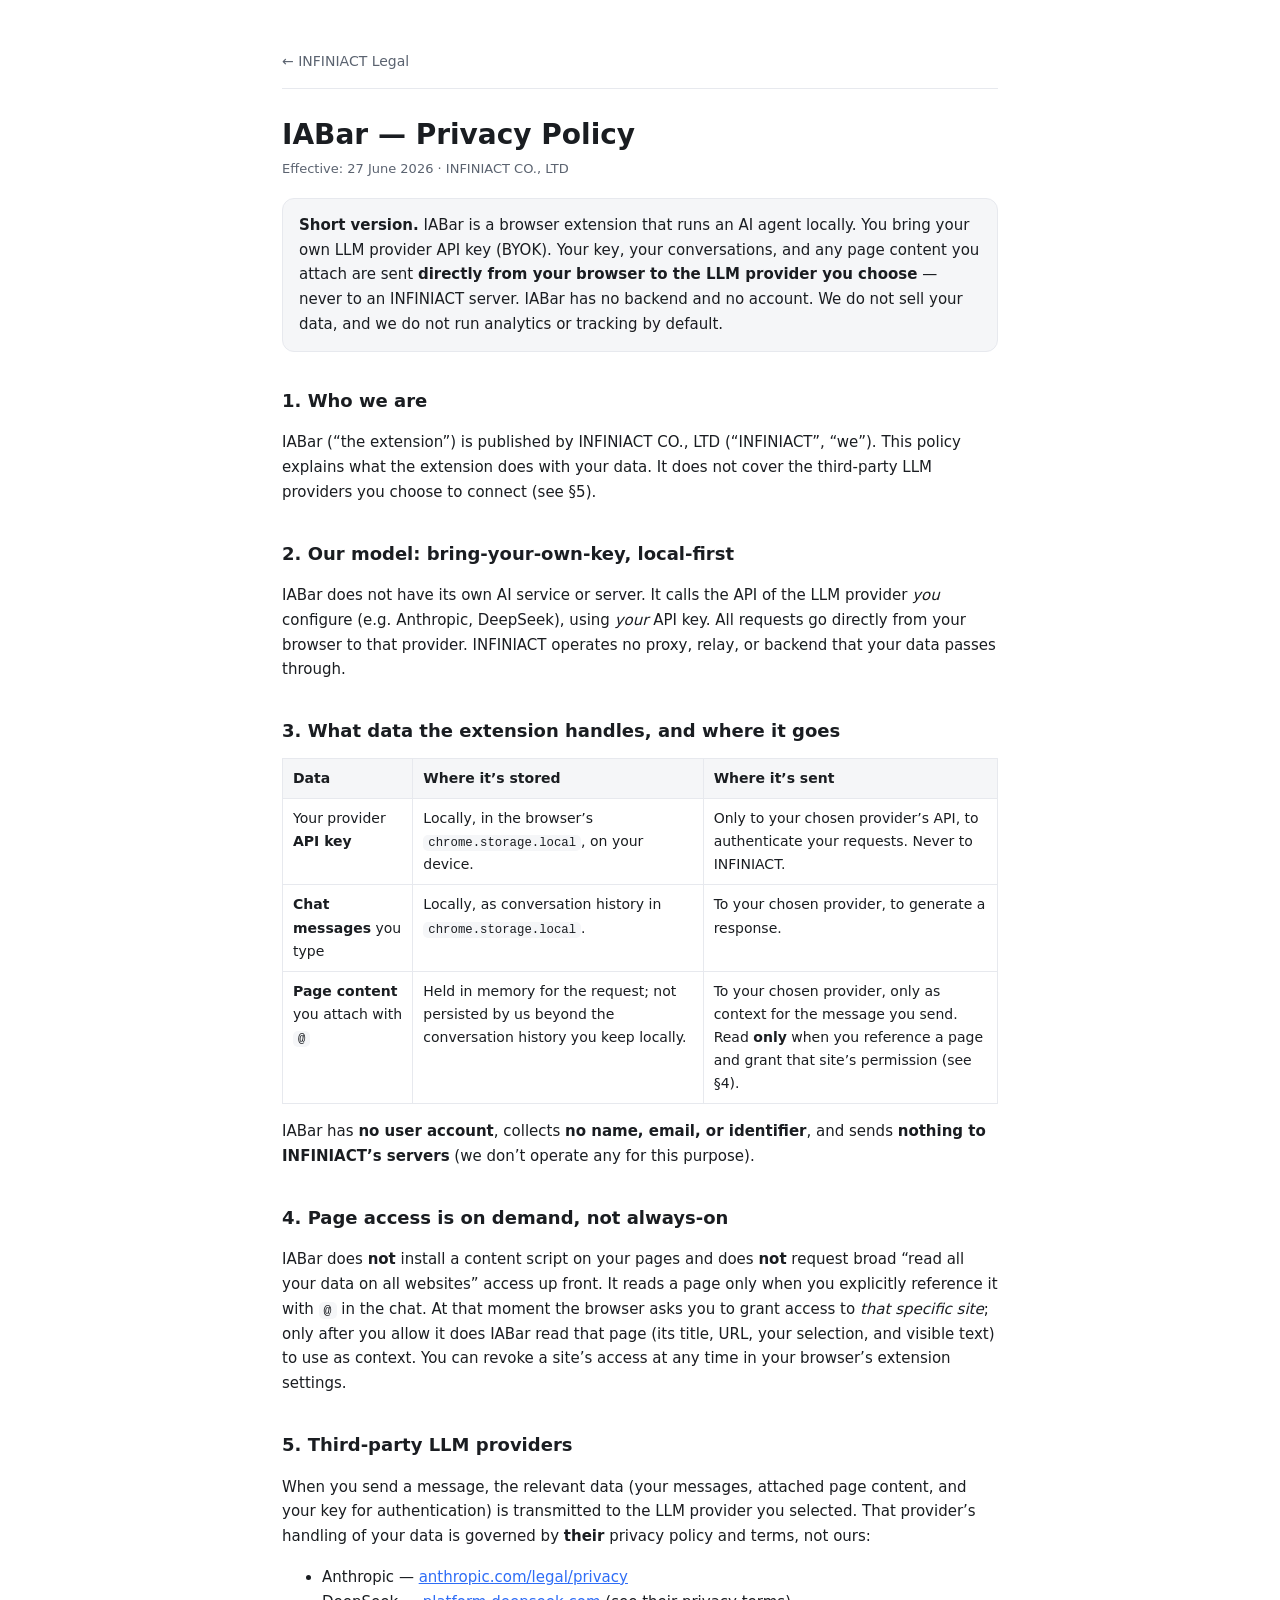
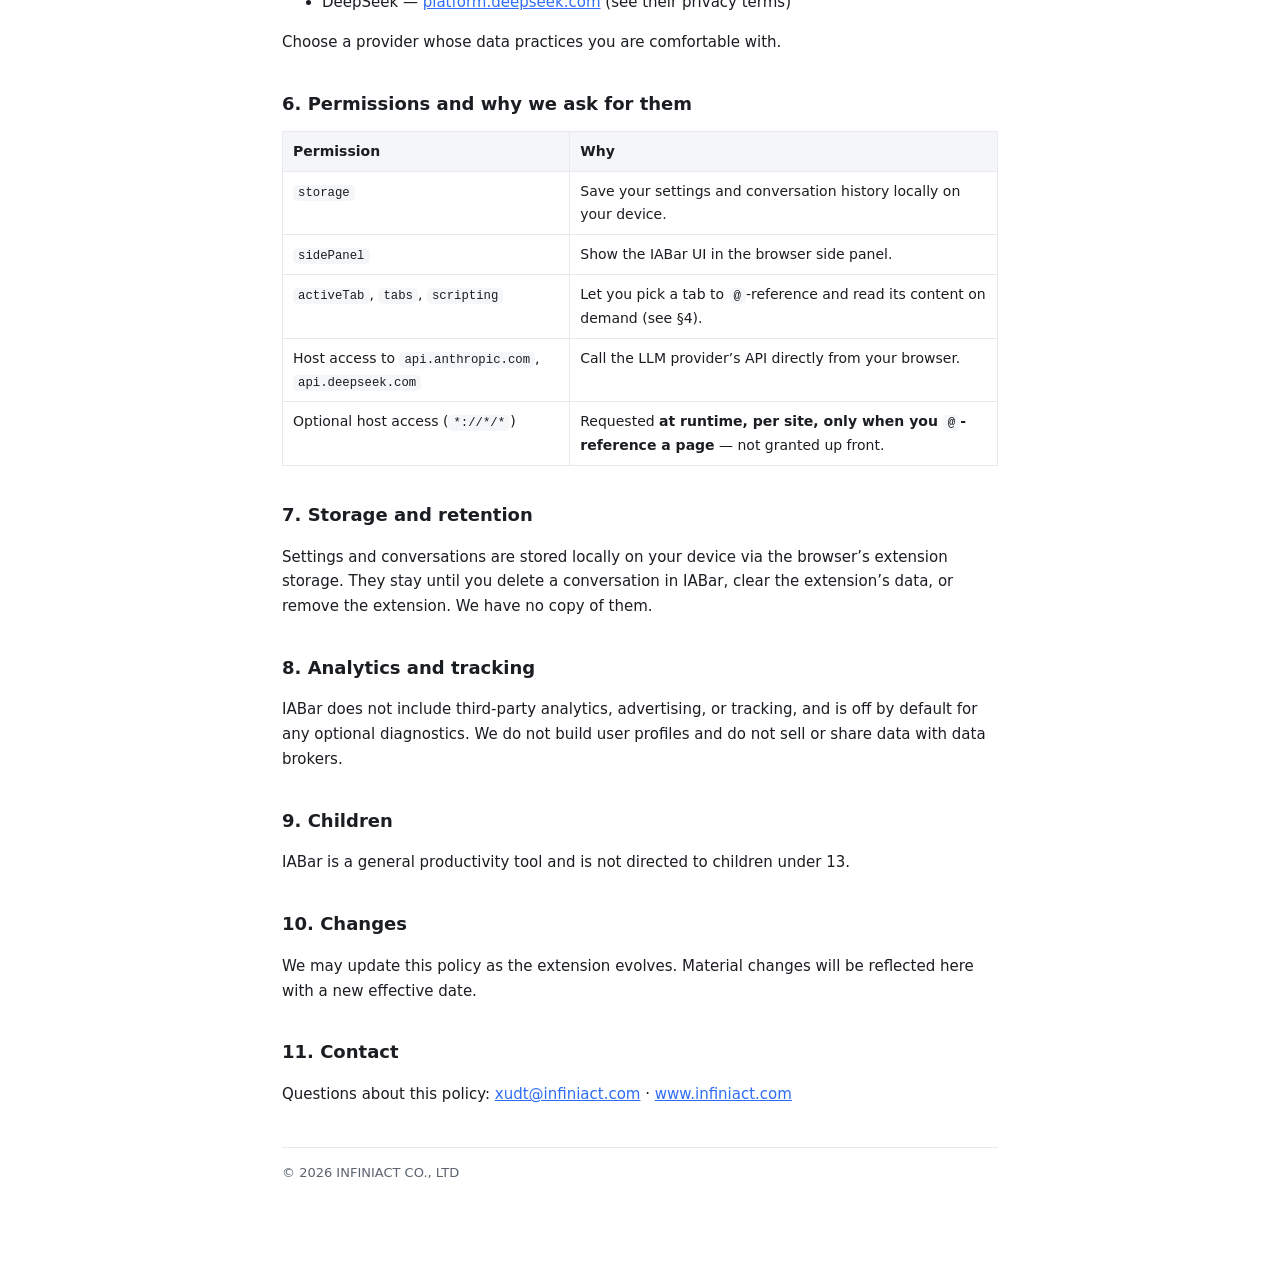
==== iabar/privacy/index.html @ 88ed00b0 "Add INFINIACT legal pages for IABar and iaterm Privacy policies and terms of service served via GitH" ====
<!doctype html>
<html lang="en">
  <head>
    <meta charset="utf-8" />
    <meta name="viewport" content="width=device-width, initial-scale=1" />
    <title>IABar — Privacy Policy</title>
    <link rel="stylesheet" href="../../assets/style.css" />
  </head>
  <body>
    <div class="wrap">
      <header class="site"><a href="../../">← INFINIACT Legal</a></header>

      <h1>IABar — Privacy Policy</h1>
      <p class="meta">Effective: 27 June 2026 · INFINIACT CO., LTD</p>

      <p class="lead">
        <b>Short version.</b> IABar is a browser extension that runs an AI agent locally. You bring
        your own LLM provider API key (BYOK). Your key, your conversations, and any page content you
        attach are sent <b>directly from your browser to the LLM provider you choose</b> — never to
        an INFINIACT server. IABar has no backend and no account. We do not sell your data, and we do
        not run analytics or tracking by default.
      </p>

      <h2>1. Who we are</h2>
      <p>
        IABar (“the extension”) is published by INFINIACT CO., LTD (“INFINIACT”, “we”). This policy
        explains what the extension does with your data. It does not cover the third-party LLM
        providers you choose to connect (see §5).
      </p>

      <h2>2. Our model: bring-your-own-key, local-first</h2>
      <p>
        IABar does not have its own AI service or server. It calls the API of the LLM provider
        <em>you</em> configure (e.g. Anthropic, DeepSeek), using <em>your</em> API key. All requests
        go directly from your browser to that provider. INFINIACT operates no proxy, relay, or
        backend that your data passes through.
      </p>

      <h2>3. What data the extension handles, and where it goes</h2>
      <table>
        <tr><th>Data</th><th>Where it’s stored</th><th>Where it’s sent</th></tr>
        <tr>
          <td>Your provider <b>API key</b></td>
          <td>Locally, in the browser’s <code>chrome.storage.local</code>, on your device.</td>
          <td>Only to your chosen provider’s API, to authenticate your requests. Never to INFINIACT.</td>
        </tr>
        <tr>
          <td><b>Chat messages</b> you type</td>
          <td>Locally, as conversation history in <code>chrome.storage.local</code>.</td>
          <td>To your chosen provider, to generate a response.</td>
        </tr>
        <tr>
          <td><b>Page content</b> you attach with <code>@</code></td>
          <td>Held in memory for the request; not persisted by us beyond the conversation history you keep locally.</td>
          <td>To your chosen provider, only as context for the message you send. Read <b>only</b> when you reference a page and grant that site’s permission (see §4).</td>
        </tr>
      </table>
      <p>
        IABar has <b>no user account</b>, collects <b>no name, email, or identifier</b>, and sends
        <b>nothing to INFINIACT’s servers</b> (we don’t operate any for this purpose).
      </p>

      <h2>4. Page access is on demand, not always-on</h2>
      <p>
        IABar does <b>not</b> install a content script on your pages and does <b>not</b> request
        broad “read all your data on all websites” access up front. It reads a page only when you
        explicitly reference it with <code>@</code> in the chat. At that moment the browser asks you
        to grant access to <em>that specific site</em>; only after you allow it does IABar read that
        page (its title, URL, your selection, and visible text) to use as context. You can revoke a
        site’s access at any time in your browser’s extension settings.
      </p>

      <h2>5. Third-party LLM providers</h2>
      <p>
        When you send a message, the relevant data (your messages, attached page content, and your
        key for authentication) is transmitted to the LLM provider you selected. That provider’s
        handling of your data is governed by <b>their</b> privacy policy and terms, not ours:
      </p>
      <ul>
        <li>Anthropic — <a href="https://www.anthropic.com/legal/privacy" target="_blank" rel="noreferrer">anthropic.com/legal/privacy</a></li>
        <li>DeepSeek — <a href="https://platform.deepseek.com/" target="_blank" rel="noreferrer">platform.deepseek.com</a> (see their privacy terms)</li>
      </ul>
      <p>Choose a provider whose data practices you are comfortable with.</p>

      <h2>6. Permissions and why we ask for them</h2>
      <table>
        <tr><th>Permission</th><th>Why</th></tr>
        <tr><td><code>storage</code></td><td>Save your settings and conversation history locally on your device.</td></tr>
        <tr><td><code>sidePanel</code></td><td>Show the IABar UI in the browser side panel.</td></tr>
        <tr><td><code>activeTab</code>, <code>tabs</code>, <code>scripting</code></td><td>Let you pick a tab to <code>@</code>-reference and read its content on demand (see §4).</td></tr>
        <tr><td>Host access to <code>api.anthropic.com</code>, <code>api.deepseek.com</code></td><td>Call the LLM provider’s API directly from your browser.</td></tr>
        <tr><td>Optional host access (<code>*://*/*</code>)</td><td>Requested <b>at runtime, per site, only when you <code>@</code>-reference a page</b> — not granted up front.</td></tr>
      </table>

      <h2>7. Storage and retention</h2>
      <p>
        Settings and conversations are stored locally on your device via the browser’s extension
        storage. They stay until you delete a conversation in IABar, clear the extension’s data, or
        remove the extension. We have no copy of them.
      </p>

      <h2>8. Analytics and tracking</h2>
      <p>
        IABar does not include third-party analytics, advertising, or tracking, and is off by default
        for any optional diagnostics. We do not build user profiles and do not sell or share data
        with data brokers.
      </p>

      <h2>9. Children</h2>
      <p>IABar is a general productivity tool and is not directed to children under 13.</p>

      <h2>10. Changes</h2>
      <p>
        We may update this policy as the extension evolves. Material changes will be reflected here
        with a new effective date.
      </p>

      <h2>11. Contact</h2>
      <p>
        Questions about this policy: <a href="mailto:xudt@infiniact.com">xudt@infiniact.com</a> ·
        <a href="https://www.infiniact.com">www.infiniact.com</a>
      </p>

      <footer class="site">© 2026 INFINIACT CO., LTD</footer>
    </div>
  </body>
</html>
---- assets/style.css ----
:root {
  --bg: #ffffff;
  --fg: #1a1d21;
  --dim: #5b6370;
  --accent: #2f6df6;
  --border: #e7e9ee;
  --code-bg: #f5f6f8;
  color-scheme: light dark;
}
@media (prefers-color-scheme: dark) {
  :root {
    --bg: #0f1115;
    --fg: #e6e8ec;
    --dim: #9aa3b2;
    --accent: #6ea8fe;
    --border: #272c37;
    --code-bg: #171a21;
  }
}
* { box-sizing: border-box; }
body {
  margin: 0;
  background: var(--bg);
  color: var(--fg);
  font-family: ui-sans-serif, system-ui, -apple-system, 'Segoe UI', Roboto, sans-serif;
  line-height: 1.65;
  -webkit-font-smoothing: antialiased;
}
.wrap {
  max-width: 760px;
  margin: 0 auto;
  padding: 48px 22px 96px;
}
header.site {
  border-bottom: 1px solid var(--border);
  margin-bottom: 28px;
  padding-bottom: 14px;
}
header.site a { color: var(--dim); text-decoration: none; font-size: 14px; }
header.site a:hover { color: var(--accent); }
h1 { font-size: 28px; line-height: 1.25; margin: 0 0 6px; }
h2 { font-size: 18px; margin: 34px 0 10px; }
h3 { font-size: 15px; margin: 22px 0 6px; }
.meta { color: var(--dim); font-size: 13px; margin: 0 0 8px; }
.lead {
  font-size: 15px;
  color: var(--fg);
  background: var(--code-bg);
  border: 1px solid var(--border);
  border-radius: 12px;
  padding: 14px 16px;
  margin: 18px 0 8px;
}
p, li { font-size: 15px; }
a { color: var(--accent); }
code {
  background: var(--code-bg);
  border-radius: 5px;
  padding: 1px 5px;
  font-family: ui-monospace, 'SF Mono', Menlo, monospace;
  font-size: 0.88em;
}
table { border-collapse: collapse; width: 100%; margin: 12px 0; font-size: 14px; }
th, td { border: 1px solid var(--border); padding: 8px 10px; text-align: left; vertical-align: top; }
th { background: var(--code-bg); }
hr { border: none; border-top: 1px solid var(--border); margin: 32px 0; }
footer.site { color: var(--dim); font-size: 13px; margin-top: 40px; border-top: 1px solid var(--border); padding-top: 14px; }
.cards { display: grid; gap: 12px; grid-template-columns: 1fr 1fr; margin-top: 18px; }
.card { border: 1px solid var(--border); border-radius: 12px; padding: 14px 16px; text-decoration: none; color: inherit; display: block; }
.card:hover { border-color: var(--accent); }
.card b { display: block; font-size: 15px; }
.card span { color: var(--dim); font-size: 13px; }
@media (max-width: 560px) { .cards { grid-template-columns: 1fr; } }
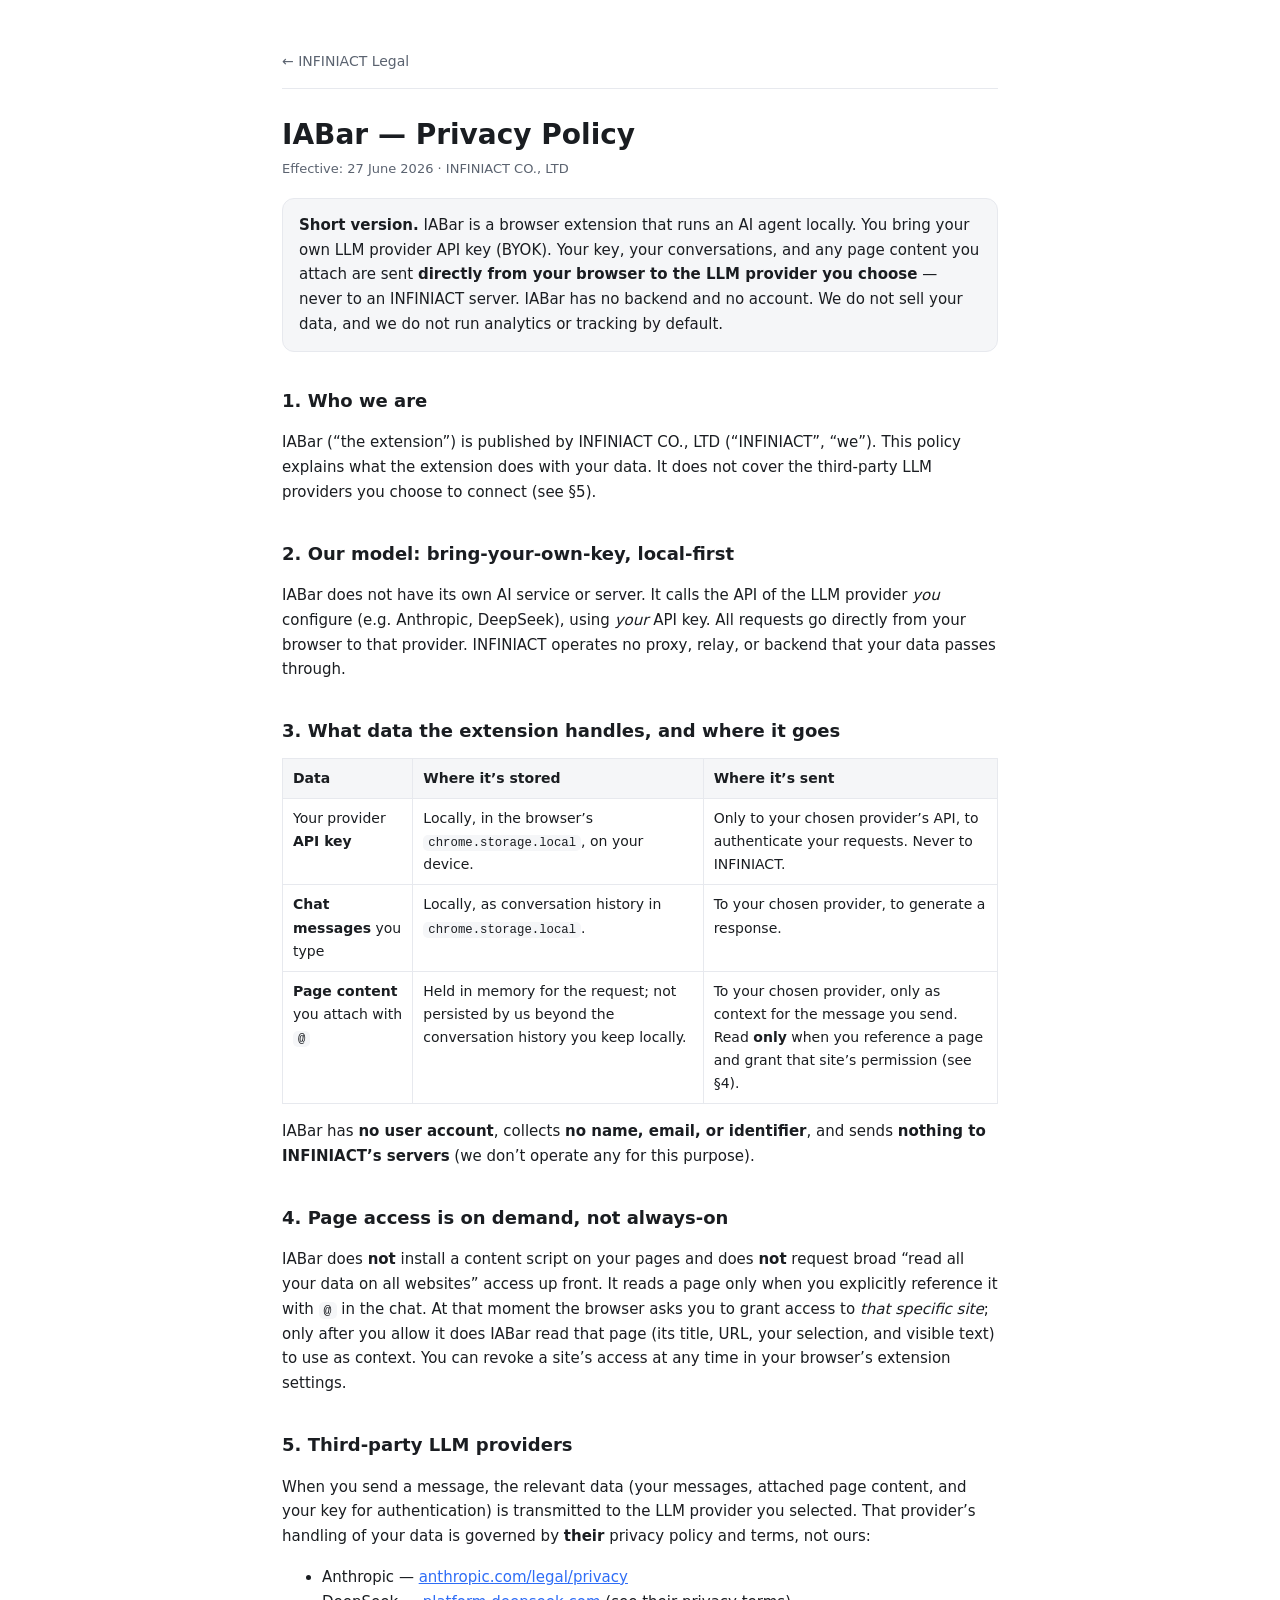
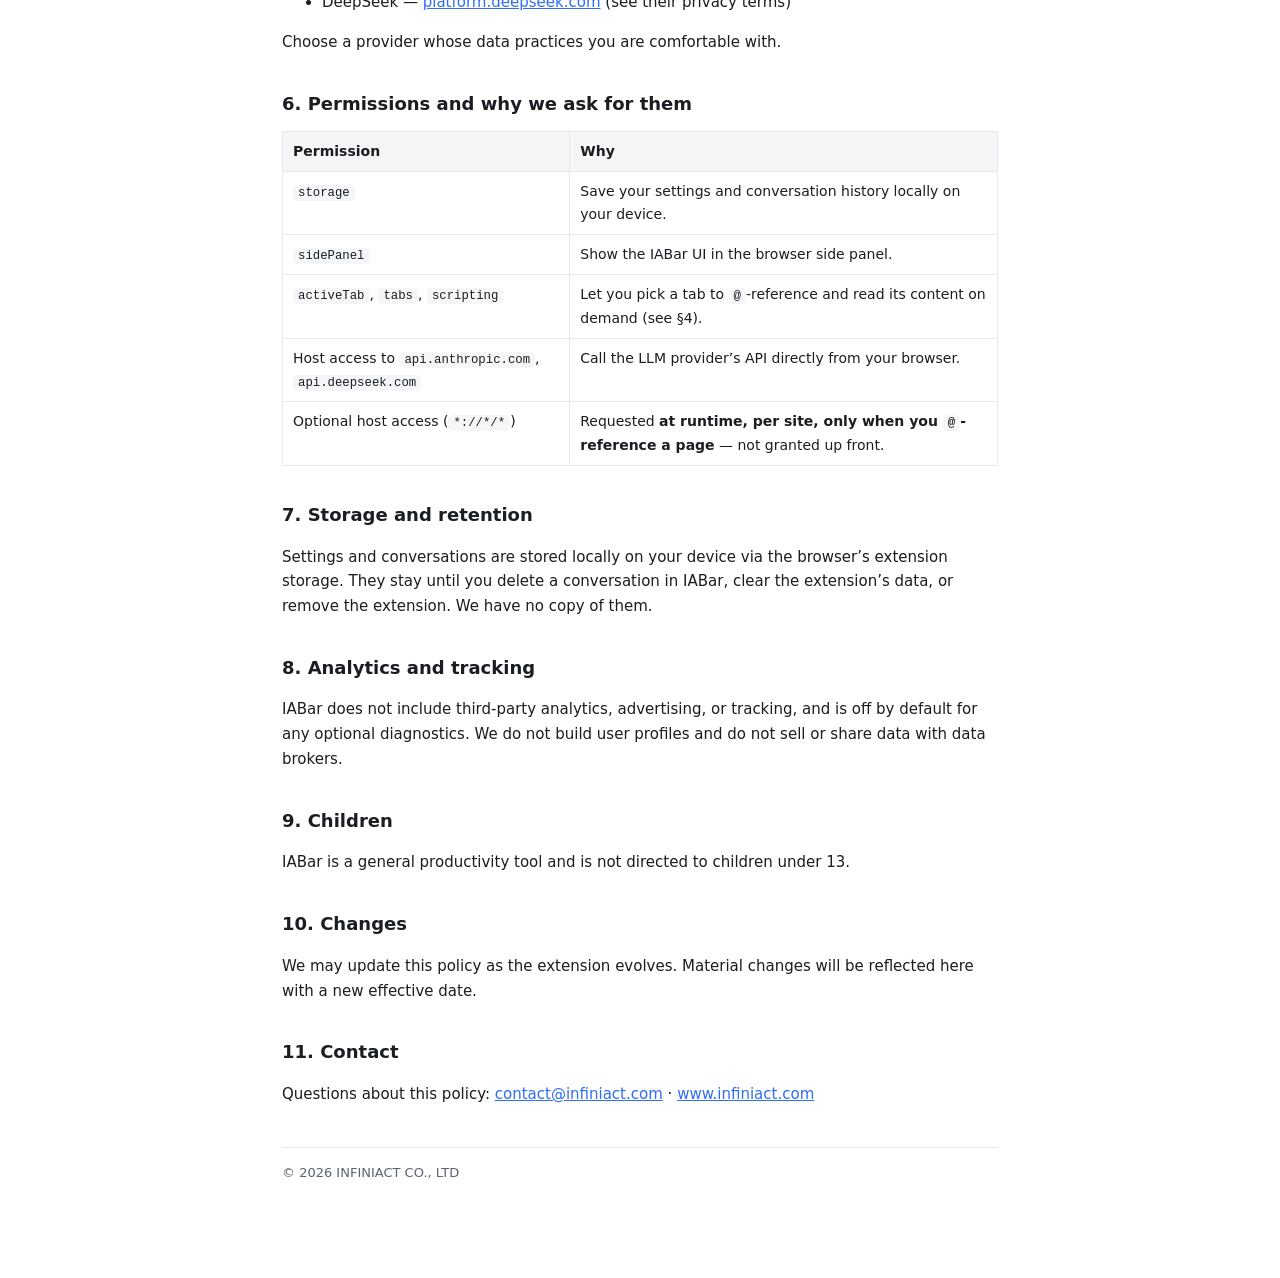
==== commit f46df528: "Use contact@infiniact.com as the contact address" ====
--- a/iabar/privacy/index.html
+++ b/iabar/privacy/index.html
@@ -117,7 +117,7 @@
 
       <h2>11. Contact</h2>
       <p>
-        Questions about this policy: <a href="mailto:xudt@infiniact.com">xudt@infiniact.com</a> ·
+        Questions about this policy: <a href="mailto:contact@infiniact.com">contact@infiniact.com</a> ·
         <a href="https://www.infiniact.com">www.infiniact.com</a>
       </p>
 
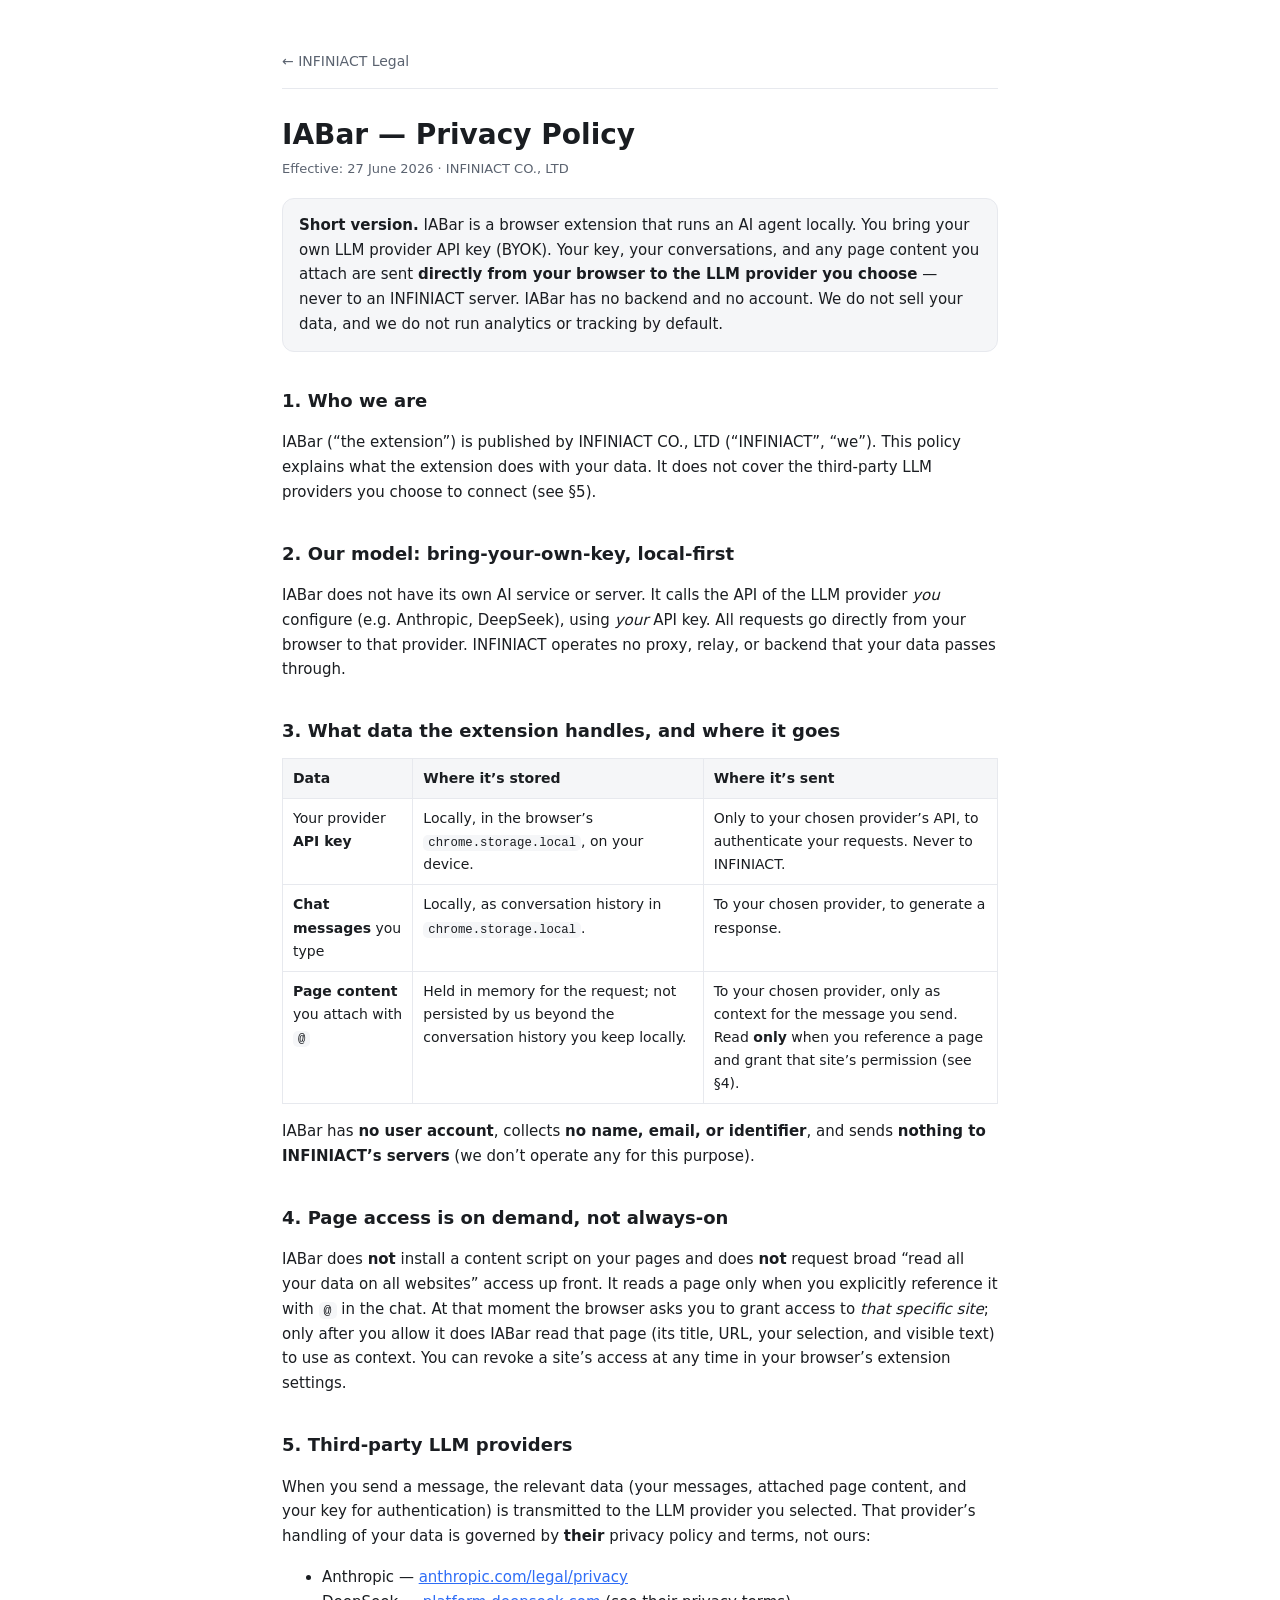
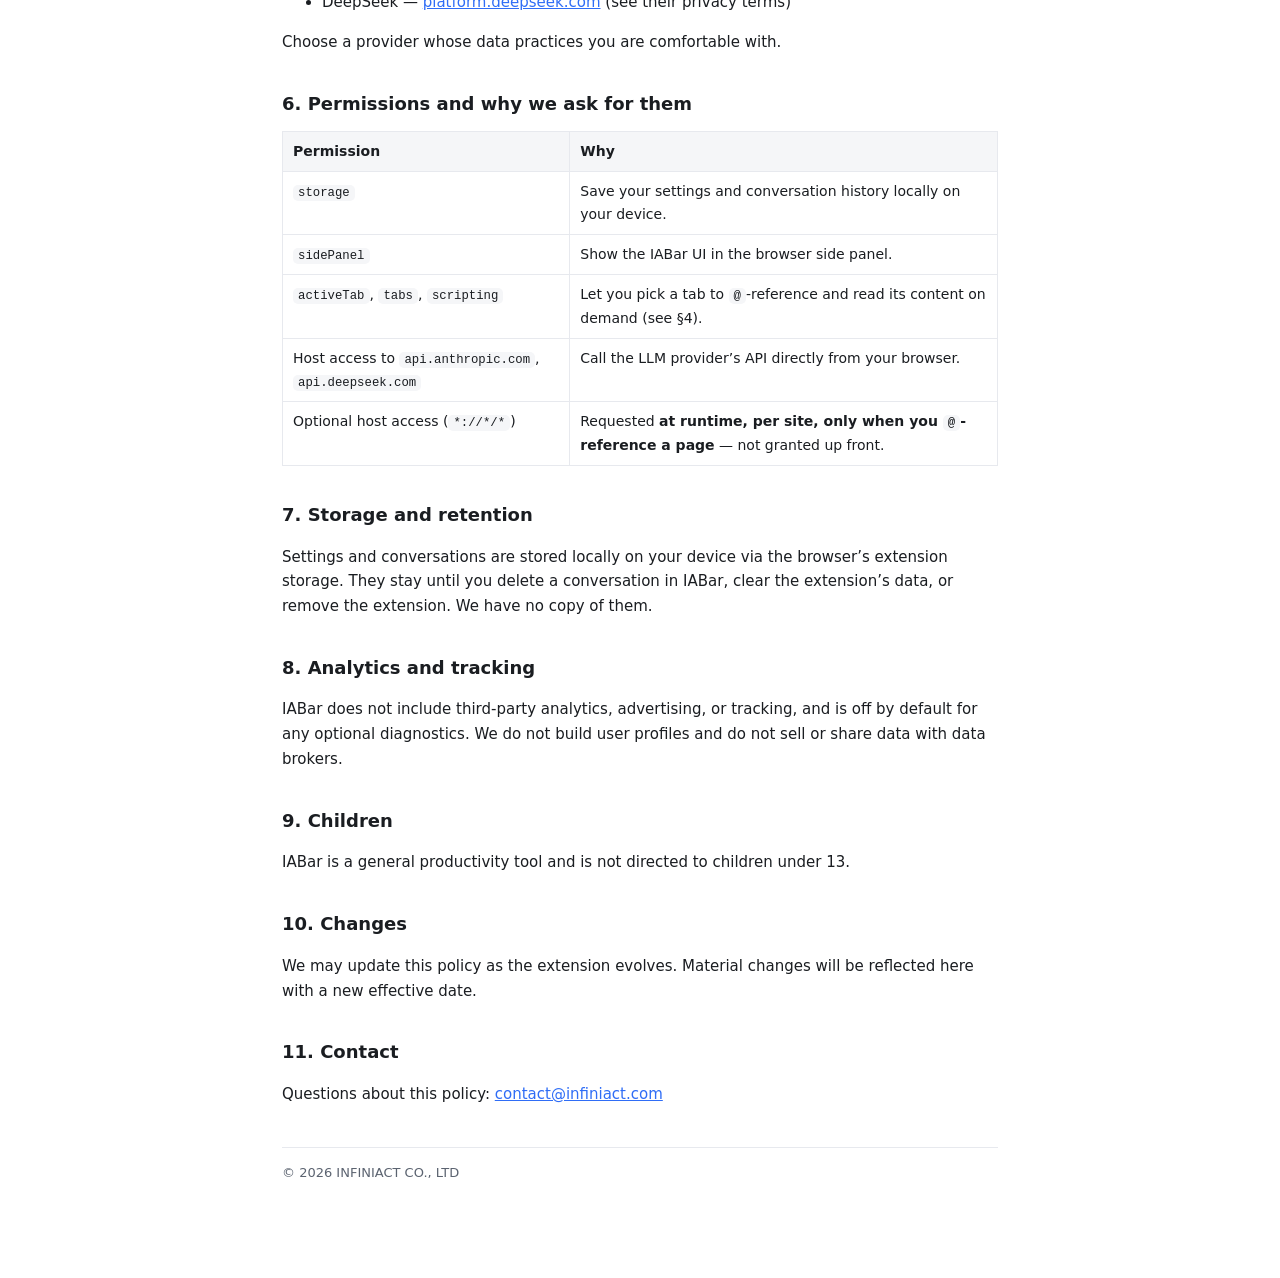
==== commit b72c28da: "Remove website link; keep contact email only" ====
--- a/iabar/privacy/index.html
+++ b/iabar/privacy/index.html
@@ -117,8 +117,7 @@
 
       <h2>11. Contact</h2>
       <p>
-        Questions about this policy: <a href="mailto:contact@infiniact.com">contact@infiniact.com</a> ·
-        <a href="https://www.infiniact.com">www.infiniact.com</a>
+        Questions about this policy: <a href="mailto:contact@infiniact.com">contact@infiniact.com</a>
       </p>
 
       <footer class="site">© 2026 INFINIACT CO., LTD</footer>
